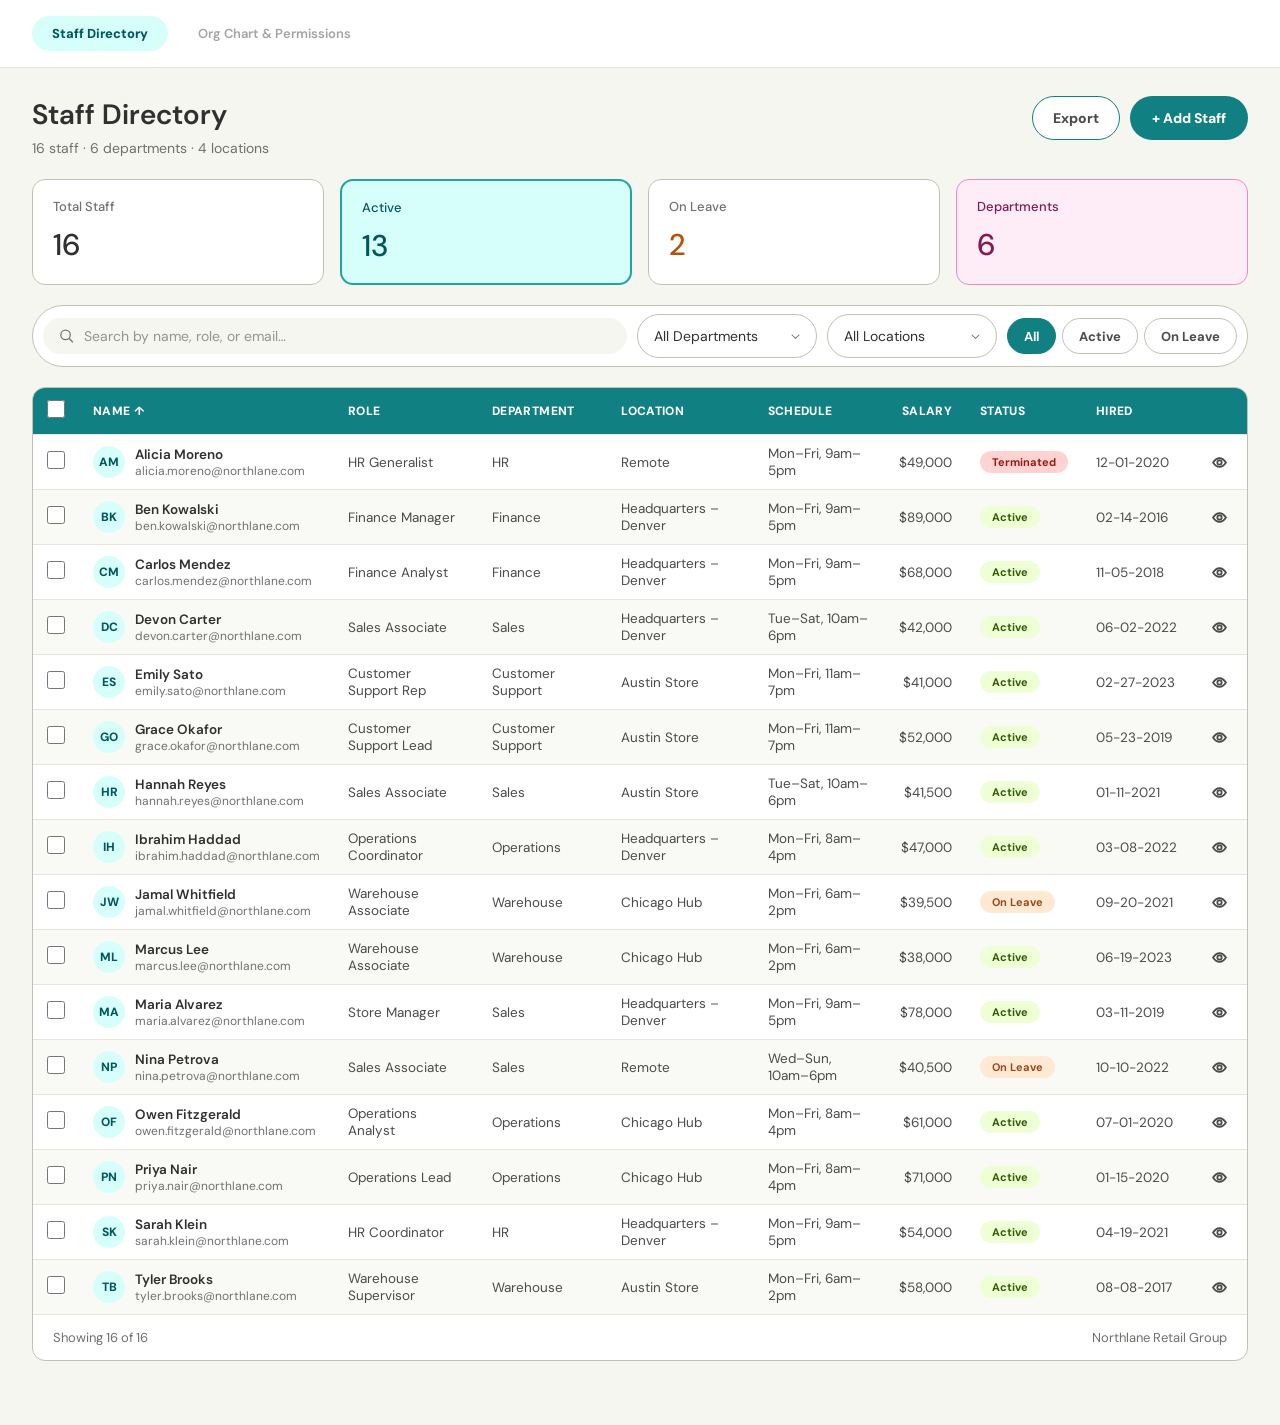
==== index.html @ 2df3410e "Implement Staff Directory as a static production page Recreates the Claude Design prototype (project" ====
<!DOCTYPE html>
<html lang="en">
<head>
<meta charset="utf-8">
<meta name="viewport" content="width=device-width, initial-scale=1">
<title>Staff Directory · Northlane Retail Group</title>
<link rel="stylesheet" href="assets/theme.css">
<link rel="preconnect" href="https://fonts.googleapis.com">
<link href="https://fonts.googleapis.com/css2?family=DM+Sans:wght@400;500;600;700;800&family=Archivo:wght@100&display=swap" rel="stylesheet">
<link rel="stylesheet" href="assets/styles.css">
</head>
<body>
<div id="app" class="page">

  <nav class="topnav" data-screen-label="Staff Directory">
    <span class="nav-pill nav-pill--active">Staff Directory</span>
    <span class="nav-pill nav-pill--disabled" title="Coming soon">Org Chart &amp; Permissions</span>
  </nav>

  <main class="main">

    <header class="page-header">
      <div>
        <h1 class="page-title">Staff Directory</h1>
        <p class="page-subtitle" id="summaryLine"></p>
      </div>
      <div class="page-actions">
        <button class="btn btn--outline" type="button" id="exportBtn">Export</button>
        <button class="btn btn--solid" type="button" id="addStaffBtn">+ Add Staff</button>
      </div>
    </header>

    <section class="stat-grid">
      <div class="stat-card">
        <div class="stat-card__label">Total Staff</div>
        <div class="stat-card__value" id="statTotal">0</div>
      </div>
      <div class="stat-card stat-card--teal">
        <div class="stat-card__label">Active</div>
        <div class="stat-card__value" id="statActive">0</div>
      </div>
      <div class="stat-card">
        <div class="stat-card__label">On Leave</div>
        <div class="stat-card__value stat-card__value--orange" id="statLeave">0</div>
      </div>
      <div class="stat-card stat-card--fuscia">
        <div class="stat-card__label">Departments</div>
        <div class="stat-card__value" id="statDept">0</div>
      </div>
    </section>

    <div class="bulk-bar" id="bulkBar" hidden>
      <span class="bulk-bar__count" id="bulkCount">0 selected</span>
      <div class="bulk-bar__actions">
        <button class="btn btn--ghost-dark" type="button" id="bulkLeaveBtn">Mark On Leave</button>
        <button class="btn btn--danger" type="button" id="bulkDeleteBtn">Remove</button>
        <button class="btn btn--ghost-dark" type="button" id="bulkClearBtn">Clear</button>
      </div>
    </div>

    <section class="toolbar">
      <div class="search-box">
        <svg width="16" height="16" viewBox="0 0 21 21" fill="none" stroke="var(--colors-primitive-color-tokens-neutrals-bkg-600)" stroke-width="1.7"><circle cx="9" cy="9" r="6.5"></circle><path d="M14 14l5 5"></path></svg>
        <input type="text" id="searchInput" placeholder="Search by name, role, or email&hellip;" autocomplete="off">
      </div>
      <div id="deptDropdown" class="dd" style="width:180px;"></div>
      <div id="locDropdown" class="dd" style="width:170px;"></div>
      <div class="filter-group">
        <button class="filter-btn" data-status="All" type="button">All</button>
        <button class="filter-btn" data-status="Active" type="button">Active</button>
        <button class="filter-btn" data-status="On Leave" type="button">On Leave</button>
      </div>
    </section>

    <div class="table-card">
      <div class="table-scroll">
        <table class="staff-table">
          <thead>
            <tr>
              <th class="col-check"><label class="checkbox"><input type="checkbox" id="selectAllCheckbox"></label></th>
              <th class="sortable" data-sort="name">Name <span class="arrow" data-arrow="name"></span></th>
              <th class="sortable" data-sort="role">Role <span class="arrow" data-arrow="role"></span></th>
              <th class="sortable" data-sort="department">Department <span class="arrow" data-arrow="department"></span></th>
              <th>Location</th>
              <th>Schedule</th>
              <th class="sortable align-right" data-sort="salary">Salary <span class="arrow" data-arrow="salary"></span></th>
              <th>Status</th>
              <th class="sortable" data-sort="hireDate">Hired <span class="arrow" data-arrow="hireDate"></span></th>
              <th class="col-view"></th>
            </tr>
          </thead>
          <tbody id="tableBody"></tbody>
        </table>
      </div>
      <div class="table-footer">
        <span id="rowCountLine">Showing 0 of 0</span>
        <span>Northlane Retail Group</span>
      </div>
    </div>

  </main>

  <div class="overlay" id="drawerOverlay" hidden></div>
  <aside class="drawer" id="drawer" hidden>
    <div class="drawer__head">
      <div class="drawer__who">
        <span class="avatar avatar--lg" id="drawerInitials"></span>
        <div>
          <div class="drawer__name" id="drawerName"></div>
          <div class="drawer__role" id="drawerRole"></div>
        </div>
      </div>
      <button class="icon-btn" id="drawerCloseBtn" type="button" aria-label="Close">&times;</button>
    </div>
    <div class="drawer__tabs">
      <button class="drawer-tab" data-tab="overview" type="button">Overview</button>
      <button class="drawer-tab" data-tab="schedule" type="button">Schedule</button>
      <button class="drawer-tab" data-tab="compensation" type="button">Compensation</button>
    </div>
    <div class="drawer__body" id="drawerBody"></div>
  </aside>

  <div class="overlay overlay--modal" id="modalOverlay" hidden>
    <div class="modal" id="addModal">
      <h2 class="modal__title">Add Staff</h2>
      <p class="modal__subtitle">Add a new team member to the directory.</p>
      <div class="modal__grid">
        <label class="field field--span2">Full name
          <input type="text" id="addName" placeholder="Jordan Blake">
        </label>
        <label class="field field--span2">Email
          <input type="text" id="addEmail" placeholder="jordan.blake@northlane.com">
        </label>
        <label class="field">Role / Title
          <input type="text" id="addRole" placeholder="Sales Associate">
        </label>
        <label class="field">Department
          <select id="addDept"></select>
        </label>
        <label class="field">Location
          <select id="addLoc"></select>
        </label>
        <label class="field">Status
          <select id="addStatus">
            <option value="Active">Active</option>
            <option value="On Leave">On Leave</option>
          </select>
        </label>
        <label class="field">Schedule / Shift
          <input type="text" id="addSchedule" placeholder="Mon&ndash;Fri, 9am&ndash;5pm">
        </label>
        <label class="field">Hire date
          <input type="date" id="addHire">
        </label>
        <label class="field">Annual salary
          <input type="text" id="addSalary" placeholder="55000">
        </label>
      </div>
      <div class="modal__footer">
        <button class="btn btn--outline" type="button" id="addCancelBtn">Cancel</button>
        <button class="btn btn--solid" type="button" id="addSaveBtn">Save Staff</button>
      </div>
    </div>
  </div>

</div>
<script src="assets/app.js"></script>
</body>
</html>
---- assets/theme.css ----
:root {
  --font-size: 16px;
  
  /* Font Family Tokens */
  --FontFamily-Family: 'DM Sans', sans-serif; /* @kind font */
  --FontFamily-Family-2: 'DM Sans', sans-serif; /* @kind font */
  
  /* Font Size Tokens */
  --FontSize-Size80: 80px;
  --FontSize-Size72: 72px;
  --FontSize-Size64: 64px;
  --FontSize-Size58: 58px;
  --FontSize-Size48: 48px;
  --FontSize-Size40: 40px;
  --FontSize-Size-30: 30px;
  --FontSize-Size-28: 28px;
  --FontSize-Size-26: 26px;
  --FontSize-Size-24: 24px;
  --FontSize-Size-22: 22px;
  --FontSize-Size-20: 20px;
  --FontSize-Size-18: 18px;
  --FontSize-Size-16: 16px;
  --FontSize-Size-14: 14px;
  --FontSize-Size-12: 12px;
  --FontSize-Size-10: 10px;
  --button-size-14: 14px;
  
  /* Font Type (Weight) Tokens */
  --FontType-Thin: 100; /* @kind font */
  --FontType-Regular: 400; /* @kind font */
  --FontType-Medium: 500; /* @kind font */
  --FontType-SemiBold: 600; /* @kind font */
  --FontType-Bold: 700; /* @kind font */
  --FontType-ExtraBold: 800; /* @kind font */
  --FontType-Black: 900; /* @kind font */
  
  /* Typography Tokens - Mode 1 */
  --TypographyTypes-Display-Display1-Family: var(--FontFamily-Family-2);
  --TypographyTypes-Display-Display1-Size: var(--FontSize-Size80);
  --TypographyTypes-Display-Display1-Type: var(--FontType-Thin);
  --TypographyTypes-Display-Display2-Family: var(--FontFamily-Family-2);
  --TypographyTypes-Display-Display2-Size: var(--FontSize-Size72);
  --TypographyTypes-Display-Display2-Type: var(--FontType-Thin);
  --TypographyTypes-Display-Display3-Family: var(--FontFamily-Family-2);
  --TypographyTypes-Display-Display3-Size: var(--FontSize-Size64);
  --TypographyTypes-Display-Display3-Type: var(--FontType-Thin);
  --TypographyTypes-Display-Display4-Family: var(--FontFamily-Family-2);
  --TypographyTypes-Display-Display4-Size: var(--FontSize-Size58);
  --TypographyTypes-Display-Display4-Type: var(--FontType-Thin);
  --TypographyTypes-Display-Display5-Family: var(--FontFamily-Family-2);
  --TypographyTypes-Display-Display5-Size: var(--FontSize-Size48);
  --TypographyTypes-Display-Display5-Type: var(--FontType-Thin);
  --TypographyTypes-Display-Display6-Family: var(--FontFamily-Family-2);
  --TypographyTypes-Display-Display6-Size: var(--FontSize-Size40);
  --TypographyTypes-Display-Display6-Type: var(--FontType-Thin);
  --TypographyTypes-Heading-Heading1-Family: var(--FontFamily-Family);
  --TypographyTypes-Fs-fs-xm-10-Family: var(--FontFamily-Family);
  --TypographyTypes-Body-Family: var(--FontFamily-Family);
  --TypographyTypes-Body-Size: var(--FontSize-Size-14);
  --TypographyTypes-Body-Type: var(--FontType-Regular);
  --TypographyTypes-Fs-fs-xm-10-Size: var(--FontSize-Size-10);
  --TypographyTypes-Fs-fs-xm-10-Extrabold: var(--FontType-ExtraBold);
  --TypographyTypes-Fs-fs-xm-10-Medium: var(--FontType-Medium);
  --TypographyTypes-Fs-fs-xm-10-Regular: var(--FontType-Medium);
  --TypographyTypes-Fs-fs-sm-12-Family: var(--FontFamily-Family);
  --TypographyTypes-Fs-fs-sm-12-Size: var(--FontSize-Size-12);
  --TypographyTypes-Fs-fs-sm-12-fs-sm: var(--FontType-Medium);
  --TypographyTypes-Fs-fs-sm-12-fs-sm-Regular: var(--FontType-Regular);
  --TypographyTypes-Heading-Heading1-Size: var(--FontSize-Size-30);
  --TypographyTypes-Heading-Heading1-Font-Weight-Thin: var(--FontType-Thin);
  --TypographyTypes-Heading-Heading1-Font-Weight-Regular: var(--FontType-Regular);
  --TypographyTypes-Heading-Heading1-Font-Weight-Medium: var(--FontType-Medium);
  --TypographyTypes-Heading-Heading1-Font-Weight-Semibold: var(--FontType-SemiBold);
  --TypographyTypes-Heading-Heading1-Font-Weight-Extrabold: var(--FontType-ExtraBold);
  --TypographyTypes-Heading-Heading1-Font-Weight-Black: var(--FontType-Black);
  --TypographyTypes-Heading-Heading2-Family: var(--FontFamily-Family);
  --TypographyTypes-Heading-Heading2-Size: var(--FontSize-Size-28);
  --TypographyTypes-Heading-Heading2-Heading2: var(--FontType-SemiBold);
  --TypographyTypes-Heading-Heading3-Family: var(--FontFamily-Family);
  --TypographyTypes-Heading-Heading4-Family: var(--FontFamily-Family);
  --TypographyTypes-Heading-Heading4-Size: var(--FontSize-Size-24);
  --TypographyTypes-Heading-Heading4-Heading4: var(--FontType-SemiBold);
  --TypographyTypes-Heading-Heading3-Size: var(--FontSize-Size-26);
  --TypographyTypes-Heading-Heading3-Heading3: var(--FontType-SemiBold);
  --TypographyTypes-Heading-Heading5-Family: var(--FontFamily-Family);
  --TypographyTypes-Heading-Heading5-Size: var(--FontSize-Size-22);
  --TypographyTypes-Heading-Heading5-Heading5: var(--FontType-SemiBold);
  --TypographyTypes-Heading-Heading6-Family: var(--FontFamily-Family);
  --TypographyTypes-Heading-Heading6-Size: var(--FontSize-Size-20);
  --TypographyTypes-Heading-Heading6-Heading6: var(--FontType-SemiBold);
  --TypographyTypes-Heading-SubHeading1-Family: var(--FontFamily-Family);
  --TypographyTypes-Heading-SubHeading1-Size: var(--FontSize-Size-18);
  --TypographyTypes-Heading-SubHeading1-Sbh1SemiBold: var(--FontType-SemiBold);
  --TypographyTypes-Heading-SubHeading1-Sbh1ExtraBold: var(--FontType-ExtraBold);
  --TypographyTypes-Heading-SubHeading1-Sbh1Regular: var(--FontType-Regular);
  --TypographyTypes-Heading-SubHeading1-Sbh1Medium: var(--FontType-Medium);
  --TypographyTypes-Heading-SubHeading2-Family: var(--FontFamily-Family);
  --TypographyTypes-Heading-SubHeading3-Family: var(--FontFamily-Family);
  --TypographyTypes-Heading-SubHeading3-Size: var(--FontSize-Size-14);
  --TypographyTypes-Heading-SubHeading3-Sbh3ExtraBold: var(--FontType-ExtraBold);
  --TypographyTypes-Heading-SubHeading3-Sbh3Semibold: var(--FontType-SemiBold);
  --TypographyTypes-Heading-SubHeading3-Sbh3Medium: var(--FontType-Medium);
  --TypographyTypes-Heading-SubHeading3-Sbh3Regular: var(--FontType-Regular);
  --TypographyTypes-Heading-SubHeading3-Sbh3Black: var(--FontType-Black);
  --TypographyTypes-Heading-SubHeading2-Size: var(--FontSize-Size-16);
  --TypographyTypes-Heading-SubHeading2-Sbh2SemiBold: var(--FontType-SemiBold);
  --TypographyTypes-Heading-SubHeading2-Sbh2ExtraBold: var(--FontType-ExtraBold);
  --TypographyTypes-Heading-SubHeading2-Sbh2Medium: var(--FontType-Medium);
  --TypographyTypes-Heading-SubHeading2-Sbh2Regular: var(--FontType-Regular);
  --TypographyTypes-ButtonsTypography-Standard_Button-Family: var(--FontFamily-Family);
  --TypographyTypes-ButtonsTypography-Standard_Button-Size: var(--button-size-14);
  --TypographyTypes-ButtonsTypography-Standard_Button-Type: var(--FontType-ExtraBold);
  --txt_textbox: var(--txt-ButtonLabelPrimary);
  
  /* Typography variables (legacy - keeping for compatibility) */
  --text-h1: var(--FontSize-Size-30);
  --text-h2: var(--FontSize-Size-28);
  --text-h3: var(--FontSize-Size-26);
  --text-h4: var(--FontSize-Size-24);
  --text-base: var(--FontSize-Size-14);
  --text-label: var(--FontSize-Size-12);
  --text-button-primary: var(--FontSize-Size-16);
  --text-large-number: var(--FontSize-Size-30);
  
  /* Font weights (legacy - keeping for compatibility) */
  --font-weight-thin: var(--FontType-Thin);
  --font-weight-normal: var(--FontType-Regular);
  --font-weight-medium: var(--FontType-Medium);
  --font-weight-semibold: var(--FontType-SemiBold);
  --font-weight-bold: var(--FontType-Bold);
  --font-weight-extrabold: var(--FontType-ExtraBold);
  --font-weight-black: var(--FontType-Black);
  
  /* Evaa Design System - Primitive Color Tokens */
  --colors-primitive-color-tokens-blue-50: #edf8ff;
  --colors-primitive-color-tokens-blue-100: #d2edff;
  --colors-primitive-color-tokens-blue-200: #b4e1ff;
  --colors-primitive-color-tokens-blue-300: #94d4ff;
  --colors-primitive-color-tokens-blue-400: #64b9f2;
  --colors-primitive-color-tokens-blue-500: #35a0e7;
  --colors-primitive-color-tokens-blue-600: #1a77b4;
  --colors-primitive-color-tokens-blue-700: #195f8e;
  --colors-primitive-color-tokens-blue-800: #024572;
  
  --colors-primitive-color-tokens-fuscia-50: #feecf6;
  --colors-primitive-color-tokens-fuscia-100: #ffdaef;
  --colors-primitive-color-tokens-fuscia-200: #ffaeda;
  --colors-primitive-color-tokens-fuscia-300: #f387c2;
  --colors-primitive-color-tokens-fuscia-400: #e65ca7;
  --colors-primitive-color-tokens-fuscia-500: #d72d8a;
  --colors-primitive-color-tokens-fuscia-600: #ac246e;
  --colors-primitive-color-tokens-fuscia-700: #811b53;
  --colors-primitive-color-tokens-fuscia-800: #561237;
  
  --colors-primitive-color-tokens-lime-50: #f0fae2;
  --colors-primitive-color-tokens-lime-100: #eeffd6;
  --colors-primitive-color-tokens-lime-200: #daf3b9;
  --colors-primitive-color-tokens-lime-300: #c5ed91;
  --colors-primitive-color-tokens-lime-400: #abdd65;
  --colors-primitive-color-tokens-lime-500: #92d03d;
  --colors-primitive-color-tokens-lime-600: #5e981d;
  --colors-primitive-color-tokens-lime-700: #578421;
  --colors-primitive-color-tokens-lime-800: #325b04;
  
  --colors-primitive-color-tokens-neutrals-bkg-50: #f9f9f6;
  --colors-primitive-color-tokens-neutrals-bkg-100: #f6f6f1;
  --colors-primitive-color-tokens-neutrals-bkg-200: #efeeea;
  --colors-primitive-color-tokens-neutrals-bkg-300: #e5e4dd;
  --colors-primitive-color-tokens-neutrals-bkg-400: #c3c1b5;
  --colors-primitive-color-tokens-neutrals-bkg-500: #959490;
  --colors-primitive-color-tokens-neutrals-bkg-600: #71706c;
  --colors-primitive-color-tokens-neutrals-bkg-700: #4b4b4a;
  --colors-primitive-color-tokens-neutrals-bkg-800: #303030;
  
  --colors-primitive-color-tokens-neutrals-inactive-50: #f4f8fb;
  --colors-primitive-color-tokens-neutrals-inactive-100: #eef2f6;
  --colors-primitive-color-tokens-neutrals-inactive-200: #d2dce6;
  --colors-primitive-color-tokens-neutrals-inactive-300: #b4c6d6;
  --colors-primitive-color-tokens-neutrals-inactive-400: #8ba1b9;
  --colors-primitive-color-tokens-neutrals-inactive-500: #6a809a;
  --colors-primitive-color-tokens-neutrals-inactive-600: #4b5867;
  --colors-primitive-color-tokens-neutrals-inactive-700: #2c3a4a;
  --colors-primitive-color-tokens-neutrals-inactive-800: #101725;
  
  --colors-primitive-color-tokens-neutrals-static-black: #000000;
  --colors-primitive-color-tokens-neutrals-static-white: #ffffff;
  
  --colors-primitive-color-tokens-orange-50: #fff3e6;
  --colors-primitive-color-tokens-orange-100: #ffe9d3;
  --colors-primitive-color-tokens-orange-200: #ffd3b1;
  --colors-primitive-color-tokens-orange-300: #ffbe8d;
  --colors-primitive-color-tokens-orange-400: #ffa663;
  --colors-primitive-color-tokens-orange-500: #f27e25;
  --colors-primitive-color-tokens-orange-600: #b4530e;
  --colors-primitive-color-tokens-orange-700: #944b1d;
  --colors-primitive-color-tokens-orange-800: #6e3000;
  
  --colors-primitive-color-tokens-red-50: #ffeae9;
  --colors-primitive-color-tokens-red-100: #ffd3d2;
  --colors-primitive-color-tokens-red-200: #ffb0ae;
  --colors-primitive-color-tokens-red-300: #ff8884;
  --colors-primitive-color-tokens-red-400: #f1605b;
  --colors-primitive-color-tokens-red-500: #e73d36;
  --colors-primitive-color-tokens-red-600: #c9221c;
  --colors-primitive-color-tokens-red-700: #9a1712;
  --colors-primitive-color-tokens-red-800: #860501;
  
  --colors-primitive-color-tokens-teal-50: #edf8ff;
  --colors-primitive-color-tokens-teal-100: #d6fffb;
  --colors-primitive-color-tokens-teal-200: #b1f4ed;
  --colors-primitive-color-tokens-teal-300: #70e5dd;
  --colors-primitive-color-tokens-teal-400: #4ecfca;
  --colors-primitive-color-tokens-teal-500: #27bcb7;
  --colors-primitive-color-tokens-teal-600: #21a49f;
  --colors-primitive-color-tokens-teal-700: #118082;
  --colors-primitive-color-tokens-teal-800: #00575c;
  
  --colors-primitive-color-tokens-yellow-50: #fffaea;
  --colors-primitive-color-tokens-yellow-100: #fff4cd;
  --colors-primitive-color-tokens-yellow-200: #ffeaac;
  --colors-primitive-color-tokens-yellow-300: #ffda7f;
  --colors-primitive-color-tokens-yellow-400: #f7c544;
  --colors-primitive-color-tokens-yellow-500: #f3b51e;
  --colors-primitive-color-tokens-yellow-600: #d49a05;
  --colors-primitive-color-tokens-yellow-700: #976e00;
  --colors-primitive-color-tokens-yellow-800: #7c5300;
  
  /* Evaa Design System - Button Variables */
  /* Primary Button */
  --colors-buttons-primary-btn-primary-btn-bkg-default: var(--colors-primitive-color-tokens-teal-700);
  --colors-buttons-primary-btn-primary-btn-bkg-disabled: var(--colors-primitive-color-tokens-neutrals-inactive-400);
  --colors-buttons-primary-btn-primary-btn-bkg-hover: var(--colors-primitive-color-tokens-teal-800);
  --colors-buttons-primary-btn-primary-btn-icon-default: var(--colors-primitive-color-tokens-neutrals-static-white);
  --colors-buttons-primary-btn-primary-btn-icon-disabled: var(--colors-primitive-color-tokens-neutrals-inactive-100);
  --colors-buttons-primary-btn-primary-btn-icon-hover: var(--colors-primitive-color-tokens-neutrals-static-white);
  --colors-buttons-primary-btn-primary-btn-label-default: var(--colors-primitive-color-tokens-neutrals-static-white);
  --colors-buttons-primary-btn-primary-btn-label-disabled: var(--colors-primitive-color-tokens-neutrals-inactive-100);
  --colors-buttons-primary-btn-primary-btn-label-hover: var(--colors-primitive-color-tokens-neutrals-static-white);
  
  /* Secondary Button */
  --colors-buttons-secondary-btn-secondary-btn-bkg-default: var(--colors-primitive-color-tokens-neutrals-static-white);
  --colors-buttons-secondary-btn-secondary-btn-bkg-disabled: var(--colors-primitive-color-tokens-neutrals-inactive-400);
  --colors-buttons-secondary-btn-secondary-btn-bkg-hover: var(--colors-primitive-color-tokens-neutrals-bkg-600);
  --colors-buttons-secondary-btn-secondary-btn-border-default: var(--colors-primitive-color-tokens-teal-700);
  --colors-buttons-secondary-btn-secondary-btn-border-disabled: var(--colors-primitive-color-tokens-neutrals-inactive-400);
  --colors-buttons-secondary-btn-secondary-btn-border-hover: var(--colors-primitive-color-tokens-neutrals-bkg-600);
  --colors-buttons-secondary-btn-secondary-btn-icon-default: var(--colors-primitive-color-tokens-neutrals-bkg-600);
  --colors-buttons-secondary-btn-secondary-btn-icon-disabled: var(--colors-primitive-color-tokens-teal-50);
  --colors-buttons-secondary-btn-secondary-btn-icon-hover: var(--colors-primitive-color-tokens-neutrals-static-white);
  --colors-buttons-secondary-btn-secondary-btn-label-default: var(--colors-primitive-color-tokens-neutrals-bkg-700);
  --colors-buttons-secondary-btn-secondary-btn-label-disabled: var(--colors-primitive-color-tokens-neutrals-inactive-100);
  --colors-buttons-secondary-btn-secondary-btn-label-hover: var(--colors-primitive-color-tokens-neutrals-static-white);
  
  /* Brand Button */
  --colors-buttons-brand-btn-brand-btn-bkg-default: var(--colors-primitive-color-tokens-fuscia-500);
  --colors-buttons-brand-btn-brand-btn-bkg-disabled: var(--colors-primitive-color-tokens-neutrals-inactive-400);
  --colors-buttons-brand-btn-brand-btn-bkg-hover: var(--colors-primitive-color-tokens-fuscia-800);
  --colors-buttons-brand-btn-brand-btn-icon-default: var(--colors-primitive-color-tokens-neutrals-static-white);
  --colors-buttons-brand-btn-brand-btn-icon-disabled: var(--colors-primitive-color-tokens-neutrals-inactive-100);
  --colors-buttons-brand-btn-brand-btn-icon-hover: var(--colors-primitive-color-tokens-neutrals-static-white);
  --colors-buttons-brand-btn-brand-btn-label-default: var(--colors-primitive-color-tokens-neutrals-static-white);
  --colors-buttons-brand-btn-brand-btn-label-disabled: var(--colors-primitive-color-tokens-neutrals-inactive-100);
  --colors-buttons-brand-btn-brand-btn-label-hover: var(--colors-primitive-color-tokens-neutrals-static-white);
  
  /* Success Button */
  --colors-buttons-success-btn-brand-btn-bkg-default: var(--colors-primitive-color-tokens-lime-600);
  --colors-buttons-success-btn-brand-btn-bkg-disabled: var(--colors-primitive-color-tokens-neutrals-inactive-400);
  --colors-buttons-success-btn-brand-btn-bkg-hover: var(--colors-primitive-color-tokens-lime-800);
  --colors-buttons-success-btn-brand-btn-icon-default: var(--colors-primitive-color-tokens-neutrals-static-white);
  --colors-buttons-success-btn-brand-btn-icon-disabled: var(--colors-primitive-color-tokens-neutrals-inactive-100);
  --colors-buttons-success-btn-brand-btn-icon-hover: var(--colors-primitive-color-tokens-neutrals-static-white);
  --colors-buttons-success-btn-brand-btn-label-default: var(--colors-primitive-color-tokens-neutrals-static-white);
  --colors-buttons-success-btn-brand-btn-label-disabled: var(--colors-primitive-color-tokens-neutrals-inactive-100);
  --colors-buttons-success-btn-brand-btn-label-hover: var(--colors-primitive-color-tokens-neutrals-static-white);
  
  /* Pill Badge */
  --colors-buttons-pill-badge-bkg-blue200: var(--colors-primitive-color-tokens-blue-100);
  --colors-buttons-pill-badge-bkg-fusia200: var(--colors-primitive-color-tokens-fuscia-100);
  --colors-buttons-pill-badge-bkg-lime200: var(--colors-primitive-color-tokens-lime-200);
  --colors-buttons-pill-badge-txt-pill-badge-label: var(--colors-primitive-color-tokens-neutrals-bkg-700);
  
  /* ============================================
     PascalCase Color Tokens (Figma Export Format)
     ============================================ */
  
  /* Canvas and Brand Shortcuts */
  --Canvas: var(--Colors-PrimitiveColorTokens-Neutrals-Bkg-100);
  --Fusia: var(--Colors-PrimitiveColorTokens-Fuscia-500);
  --Plum: var(--Colors-PrimitiveColorTokens-Fuscia-800);
  
  /* Primitive Color Tokens - PascalCase Format */
  --Colors-PrimitiveColorTokens-Neutrals-Bkg-50: #F9F9F6FF;
  --Colors-PrimitiveColorTokens-Neutrals-Bkg-100: #F6F6F1FF;
  --Colors-PrimitiveColorTokens-Neutrals-Bkg-200: #EFEEEAFF;
  --Colors-PrimitiveColorTokens-Neutrals-Bkg-300: #E5E4DDFF;
  --Colors-PrimitiveColorTokens-Neutrals-Bkg-400: #C3C1B5FF;
  --Colors-PrimitiveColorTokens-Neutrals-Bkg-500: #959490FF;
  --Colors-PrimitiveColorTokens-Neutrals-Bkg-600: #71706CFF;
  --Colors-PrimitiveColorTokens-Neutrals-Bkg-700: #4B4B4AFF;
  --Colors-PrimitiveColorTokens-Neutrals-Bkg-800: #303030FF;
  --Colors-PrimitiveColorTokens-Neutrals-Inactive-50: #F4F8FBFF;
  --Colors-PrimitiveColorTokens-Neutrals-Inactive-100: #EEF2F6FF;
  --Colors-PrimitiveColorTokens-Neutrals-Inactive-200: #D2DCE6FF;
  --Colors-PrimitiveColorTokens-Neutrals-Inactive-300: #B4C6D6FF;
  --Colors-PrimitiveColorTokens-Neutrals-Inactive-400: #8BA1B9FF;
  --Colors-PrimitiveColorTokens-Neutrals-Inactive-500: #6A809AFF;
  --Colors-PrimitiveColorTokens-Neutrals-Inactive-600: #4B5867FF;
  --Colors-PrimitiveColorTokens-Neutrals-Inactive-700: #2C3A4AFF;
  --Colors-PrimitiveColorTokens-Neutrals-Inactive-800: #101725FF;
  --Colors-PrimitiveColorTokens-Neutrals-StaticWhite: #FFFFFFFF;
  --Colors-PrimitiveColorTokens-Neutrals-StaticBlack: #000000FF;
  --Colors-PrimitiveColorTokens-Purple-50: #FCF4FDFF;
  --Colors-PrimitiveColorTokens-Purple-100: #F8E6F9FF;
  --Colors-PrimitiveColorTokens-Purple-200: #F1C4F3FF;
  --Colors-PrimitiveColorTokens-Purple-300: #D795D9FF;
  --Colors-PrimitiveColorTokens-Purple-400: #B768B9FF;
  --Colors-PrimitiveColorTokens-Purple-500: #922D94FF;
  --Colors-PrimitiveColorTokens-Purple-600: #730F76FF;
  --Colors-PrimitiveColorTokens-Purple-700: #5C135DFF;
  --Colors-PrimitiveColorTokens-Purple-800: #3B053CFF;
  --Colors-PrimitiveColorTokens-Fuscia-50: #FEECF6FF;
  --Colors-PrimitiveColorTokens-Fuscia-100: #FFDAEFFF;
  --Colors-PrimitiveColorTokens-Fuscia-200: #FFAEDAFF;
  --Colors-PrimitiveColorTokens-Fuscia-300: #F387C2FF;
  --Colors-PrimitiveColorTokens-Fuscia-400: #E65CA7FF;
  --Colors-PrimitiveColorTokens-Fuscia-500: #D72D8AFF;
  --Colors-PrimitiveColorTokens-Fuscia-600: #AC246EFF;
  --Colors-PrimitiveColorTokens-Fuscia-700: #811B53FF;
  --Colors-PrimitiveColorTokens-Fuscia-800: #561237FF;
  --Colors-PrimitiveColorTokens-Red-50: #FFEAE9FF;
  --Colors-PrimitiveColorTokens-Red-100: #FFD3D2FF;
  --Colors-PrimitiveColorTokens-Red-200: #FFB0AEFF;
  --Colors-PrimitiveColorTokens-Red-300: #FF8884FF;
  --Colors-PrimitiveColorTokens-Red-400: #F1605BFF;
  --Colors-PrimitiveColorTokens-Red-500: #E73D36FF;
  --Colors-PrimitiveColorTokens-Red-600: #C9221CFF;
  --Colors-PrimitiveColorTokens-Red-700: #9A1712FF;
  --Colors-PrimitiveColorTokens-Red-800: #860501FF;
  --Colors-PrimitiveColorTokens-Yellow-50: #FFFAEAFF;
  --Colors-PrimitiveColorTokens-Yellow-100: #FFF4CDFF;
  --Colors-PrimitiveColorTokens-Yellow-200: #FFEAACFF;
  --Colors-PrimitiveColorTokens-Yellow-300: #FFDA7FFF;
  --Colors-PrimitiveColorTokens-Yellow-400: #F7C544FF;
  --Colors-PrimitiveColorTokens-Yellow-500: #F3B51EFF;
  --Colors-PrimitiveColorTokens-Yellow-600: #D49A05FF;
  --Colors-PrimitiveColorTokens-Yellow-700: #976E00FF;
  --Colors-PrimitiveColorTokens-Yellow-800: #7C5300FF;
  --Colors-PrimitiveColorTokens-Teal-50: #EDF8FFFF;
  --Colors-PrimitiveColorTokens-Teal-100: #D6FFFBFF;
  --Colors-PrimitiveColorTokens-Teal-200: #B1F4EDFF;
  --Colors-PrimitiveColorTokens-Teal-300: #70E5DDFF;
  --Colors-PrimitiveColorTokens-Teal-400: #4ECFCAFF;
  --Colors-PrimitiveColorTokens-Teal-500: #27BCB7FF;
  --Colors-PrimitiveColorTokens-Teal-600: #21A49FFF;
  --Colors-PrimitiveColorTokens-Teal-700: #118082FF;
  --Colors-PrimitiveColorTokens-Teal-800: #00575CFF;
  --Colors-PrimitiveColorTokens-Blue-50: #EDF8FFFF;
  --Colors-PrimitiveColorTokens-Blue-100: #D2EDFFFF;
  --Colors-PrimitiveColorTokens-Blue-200: #B4E1FFFF;
  --Colors-PrimitiveColorTokens-Blue-300: #94D4FFFF;
  --Colors-PrimitiveColorTokens-Blue-400: #64B9F2FF;
  --Colors-PrimitiveColorTokens-Blue-500: #35A0E7FF;
  --Colors-PrimitiveColorTokens-Blue-600: #1A77B4FF;
  --Colors-PrimitiveColorTokens-Blue-700: #195F8EFF;
  --Colors-PrimitiveColorTokens-Blue-800: #024572FF;
  --Colors-PrimitiveColorTokens-Orange-50: #FFF3E6FF;
  --Colors-PrimitiveColorTokens-Orange-100: #FFE9D3FF;
  --Colors-PrimitiveColorTokens-Orange-200: #FFD3B1FF;
  --Colors-PrimitiveColorTokens-Orange-300: #FFBE8DFF;
  --Colors-PrimitiveColorTokens-Orange-400: #FFA663FF;
  --Colors-PrimitiveColorTokens-Orange-500: #F27E25FF;
  --Colors-PrimitiveColorTokens-Orange-600: #B4530EFF;
  --Colors-PrimitiveColorTokens-Orange-700: #944B1DFF;
  --Colors-PrimitiveColorTokens-Orange-800: #6E3000FF;
  --Colors-PrimitiveColorTokens-Lime-50: #F0FAE2FF;
  --Colors-PrimitiveColorTokens-Lime-100: #EEFFD6FF;
  --Colors-PrimitiveColorTokens-Lime-200: #DAF3B9FF;
  --Colors-PrimitiveColorTokens-Lime-300: #C5ED91FF;
  --Colors-PrimitiveColorTokens-Lime-400: #ABDD65FF;
  --Colors-PrimitiveColorTokens-Lime-500: #92D03DFF;
  --Colors-PrimitiveColorTokens-Lime-600: #5E981DFF;
  --Colors-PrimitiveColorTokens-Lime-700: #578421FF;
  --Colors-PrimitiveColorTokens-Lime-800: #325B04FF;
  
  /* Button Color Tokens - PascalCase Format */
  --Colors-Buttons-PrimaryBtn-PrimaryBtn_Label_Default: var(--Colors-PrimitiveColorTokens-Neutrals-StaticWhite);
  --Colors-Buttons-PrimaryBtn-PrimaryBtn_Label_Hover: var(--Colors-PrimitiveColorTokens-Neutrals-StaticWhite);
  --Colors-Buttons-PrimaryBtn-PrimaryBtn_Label_Disabled: var(--Colors-PrimitiveColorTokens-Neutrals-Inactive-100);
  --Colors-Buttons-PrimaryBtn-PrimaryBtn_Icon_Default: var(--Colors-PrimitiveColorTokens-Neutrals-StaticWhite);
  --Colors-Buttons-PrimaryBtn-PrimaryBtn_Icon_Hover: var(--Colors-PrimitiveColorTokens-Neutrals-StaticWhite);
  --Colors-Buttons-PrimaryBtn-PrimaryBtn_Icon_Disabled: var(--Colors-PrimitiveColorTokens-Neutrals-Inactive-100);
  --Colors-Buttons-PrimaryBtn-PrimaryBtn_Bkg_Default: var(--Colors-PrimitiveColorTokens-Teal-700);
  --Colors-Buttons-PrimaryBtn-PrimaryBtn_Bkg_Hover: var(--Colors-PrimitiveColorTokens-Teal-800);
  --Colors-Buttons-PrimaryBtn-PrimaryBtn_Bkg_Disabled: var(--Colors-PrimitiveColorTokens-Neutrals-Inactive-400);
  --Colors-Buttons-SecondaryBtn-SecondaryBtn_Label_Default: var(--Colors-PrimitiveColorTokens-Neutrals-Bkg-700);
  --Colors-Buttons-SecondaryBtn-SecondaryBtn_Label_Hover: var(--Colors-PrimitiveColorTokens-Neutrals-StaticWhite);
  --Colors-Buttons-SecondaryBtn-SecondaryBtn_Label_Disabled: var(--Colors-PrimitiveColorTokens-Neutrals-Inactive-100);
  --Colors-Buttons-SecondaryBtn-SecondaryBtn_Bkg_Default: var(--Colors-PrimitiveColorTokens-Neutrals-StaticWhite);
  --Colors-Buttons-SecondaryBtn-SecondaryBtn_Bkg_Hover: var(--Colors-PrimitiveColorTokens-Neutrals-Bkg-600);
  --Colors-Buttons-SecondaryBtn-SecondaryBtn_Bkg_Disabled: var(--Colors-PrimitiveColorTokens-Neutrals-Inactive-400);
  --Colors-Buttons-SecondaryBtn-SecondaryBtn_Border_Default: var(--Colors-PrimitiveColorTokens-Teal-700);
  --Colors-Buttons-SecondaryBtn-SecondaryBtn_Border_Hover: var(--Colors-PrimitiveColorTokens-Neutrals-Bkg-600);
  --Colors-Buttons-SecondaryBtn-SecondaryBtn_Border_Disabled: var(--Colors-PrimitiveColorTokens-Neutrals-Inactive-400);
  --Colors-Buttons-SecondaryBtn-SecondaryBtn_Icon_Default: var(--Colors-PrimitiveColorTokens-Neutrals-Bkg-600);
  --Colors-Buttons-SecondaryBtn-SecondaryBtn_Icon_Hover: var(--Colors-PrimitiveColorTokens-Neutrals-StaticWhite);
  --Colors-Buttons-SecondaryBtn-SecondaryBtn_Icon_Disabled: var(--Colors-PrimitiveColorTokens-Teal-50);
  --Colors-Buttons-BrandBtn-BrandBtn_Label_Default: var(--Colors-PrimitiveColorTokens-Neutrals-StaticWhite);
  --Colors-Buttons-BrandBtn-BrandBtn_Label_Hover: var(--Colors-PrimitiveColorTokens-Neutrals-StaticWhite);
  --Colors-Buttons-BrandBtn-BrandBtn_Label_Disabled: var(--Colors-PrimitiveColorTokens-Neutrals-Inactive-100);
  --Colors-Buttons-BrandBtn-BrandBtn_Icon_Default: var(--Colors-PrimitiveColorTokens-Neutrals-StaticWhite);
  --Colors-Buttons-BrandBtn-BrandBtn_Icon_Hover: var(--Colors-PrimitiveColorTokens-Neutrals-StaticWhite);
  --Colors-Buttons-BrandBtn-BrandBtn_Icon_Disabled: var(--Colors-PrimitiveColorTokens-Neutrals-Inactive-100);
  --Colors-Buttons-BrandBtn-BrandBtn_Bkg_Default: var(--Colors-PrimitiveColorTokens-Fuscia-500);
  --Colors-Buttons-BrandBtn-BrandBtn_Bkg_Hover: var(--Colors-PrimitiveColorTokens-Fuscia-800);
  --Colors-Buttons-BrandBtn-BrandBtn_Bkg_Disabled: var(--Colors-PrimitiveColorTokens-Neutrals-Inactive-400);
  --Colors-Buttons-SuccessBtn-BrandBtn_Label_Default: var(--Colors-PrimitiveColorTokens-Neutrals-StaticWhite);
  --Colors-Buttons-SuccessBtn-BrandBtn_Label_Hover: var(--Colors-PrimitiveColorTokens-Neutrals-StaticWhite);
  --Colors-Buttons-SuccessBtn-BrandBtn_Label_Disabled: var(--Colors-PrimitiveColorTokens-Neutrals-Inactive-100);
  --Colors-Buttons-SuccessBtn-BrandBtn_Icon_Default: var(--Colors-PrimitiveColorTokens-Neutrals-StaticWhite);
  --Colors-Buttons-SuccessBtn-BrandBtn_Icon_Hover: var(--Colors-PrimitiveColorTokens-Neutrals-StaticWhite);
  --Colors-Buttons-SuccessBtn-BrandBtn_Icon_Disabled: var(--Colors-PrimitiveColorTokens-Neutrals-Inactive-100);
  --Colors-Buttons-SuccessBtn-BrandBtn_Bkg_Default: var(--Colors-PrimitiveColorTokens-Lime-600);
  --Colors-Buttons-SuccessBtn-BrandBtn_Bkg_Hover: var(--Colors-PrimitiveColorTokens-Lime-800);
  --Colors-Buttons-SuccessBtn-BrandBtn_Bkg_Disabled: var(--Colors-PrimitiveColorTokens-Neutrals-Inactive-400);
  --Colors-Buttons-Pill-Badge-Txt_Pill-Badge_Label: var(--Colors-PrimitiveColorTokens-Neutrals-Bkg-700);
  --Colors-Buttons-Pill-Badge-Bkg-Blue200: var(--Colors-PrimitiveColorTokens-Blue-100);
  --Colors-Buttons-Pill-Badge-Bkg-Fusia100: var(--Colors-PrimitiveColorTokens-Fuscia-100);
  --Colors-Buttons-Pill-Badge-Bkg-Lime200: var(--Colors-PrimitiveColorTokens-Lime-200);
  
  /* Navigation Color Tokens - PascalCase Format */
  --Colors-Navigation-Other-Divider: var(--Colors-PrimitiveColorTokens-Neutrals-Inactive-200);
  --Colors-Navigation-Other-Txt_Sectionheader: var(--Colors-PrimitiveColorTokens-Neutrals-Bkg-500);
  --Colors-Navigation-Other-Txt_MenuLabels: var(--Colors-PrimitiveColorTokens-Neutrals-Bkg-700);
  --Colors-Navigation-Other-Txt_SubMenuLabels: var(--Colors-PrimitiveColorTokens-Neutrals-Bkg-600);
  --Colors-Navigation-Other-Bkg_ActiveCount: var(--Colors-PrimitiveColorTokens-Red-500);
  --Colors-Navigation-Other-Bkg_Panel: var(--Colors-PrimitiveColorTokens-Neutrals-StaticWhite);
  --Colors-Navigation-Other-Bkg_Menu_Hover: var(--Colors-PrimitiveColorTokens-Neutrals-Bkg-200);
  --Colors-Navigation-Other-Bkg_Menu_Selection: var(--Colors-PrimitiveColorTokens-Fuscia-50);
  
  /* Functional Color Tokens - PascalCase Format */
  --Colors-Functional-Border-Border_Default: var(--Colors-PrimitiveColorTokens-Neutrals-Bkg-400);
  --Colors-Functional-Border-Border_Focus: var(--Colors-PrimitiveColorTokens-Teal-600);
  --Colors-Functional-Bkg-Bkg_Default: var(--Colors-PrimitiveColorTokens-Neutrals-StaticWhite);
  --Colors-Functional-Txt-Txt_Default: var(--Colors-PrimitiveColorTokens-Neutrals-Bkg-800);
  
  /* Brand Color Tokens - PascalCase Format */
  --Colors-PrimitiveColorTokens-Brand-EVAA-EVAA-Canvas: var(--Colors-PrimitiveColorTokens-Neutrals-Bkg-100);
  --Colors-PrimitiveColorTokens-Brand-EVAA-EVAA-Fusia: var(--Colors-PrimitiveColorTokens-Fuscia-500);
  --Colors-PrimitiveColorTokens-Brand-EVAA-EVAA-Plum: var(--Colors-PrimitiveColorTokens-Fuscia-800);
  --Colors-PrimitiveColorTokens-Brand-MaximEyes-EVAA-Canvas: var(--Colors-PrimitiveColorTokens-Neutrals-Bkg-100);
  --Colors-PrimitiveColorTokens-Brand-MaximEyes-EVAA-Lime: #AEE930FF;
  --Colors-PrimitiveColorTokens-Brand-MaximEyes-EVAA-InnerForest: #002515FF;
  --Colors-PrimitiveColorTokens-Brand-MaximEyes-EVAA-Springtime: #008A1EFF;
  --Colors-PrimitiveColorTokens-Brand-MaximEyes-EVAA-Goldenrod: #DB9C42FF;
  
  /* Additional Tokens */
  --txt-ButtonLabelPrimary: DOWNLOAD; /* @kind other */
  --txt-PrimaryButtonLabel14: DOWNLOAD; /* @kind other */
  --ButtonCurves: 25px;
  --PrimaryButtonDisabled: #A1A5AEFF;
  --ActiveStatusBG: #1A77B4FF;
  --ActiveStatusBadgeLabel: Active; /* @kind other */
  --InputField-Stroke-Default: #D0CEC3FF;
  
  /* ============================================
     Badge Components - Light & Dark Mode Support
     ============================================ */
  
  /* StatusBadge - Active State */
  --colors-badge-status-active-bkg: #1A77B4; /* Blue600 - same for light and dark mode */
  --colors-badge-status-active-text: #FFFFFF; /* Static white */
  --colors-badge-status-active-icon: #FFFFFF; /* Static white */
  
  /* StatusBadge - Inactive State */
  --colors-badge-status-inactive-bkg-light: #959490; /* Bkg-500 light mode */
  --colors-badge-status-inactive-bkg-dark: #E5E4DD; /* Bkg-500 dark mode */
  --colors-badge-status-inactive-bkg: var(--colors-badge-status-inactive-bkg-light); /* Default to light mode */
  --colors-badge-status-inactive-text: #FFFFFF; /* Static white */
  --colors-badge-status-inactive-icon: #FFFFFF; /* Static white */
  
  /* PillShaped_Badge - Blue Variant */
  --colors-badge-pill-blue-bkg-light: #B4E1FF; /* Blue200 light mode */
  --colors-badge-pill-blue-bkg-dark: #35A0E7; /* Blue600 dark mode */
  --colors-badge-pill-blue-bkg: var(--colors-badge-pill-blue-bkg-light); /* Default to light mode */
  
  /* PillShaped_Badge - Fusia Variant */
  --colors-badge-pill-fusia-bkg-light: #FFDAEF; /* Fusia200 light mode */
  --colors-badge-pill-fusia-bkg-dark: #811B53; /* Fusia100 dark mode */
  --colors-badge-pill-fusia-bkg: var(--colors-badge-pill-fusia-bkg-light); /* Default to light mode */
  
  /* PillShaped_Badge - Lime Variant */
  --colors-badge-pill-lime-bkg-light: #DAF3B9; /* Lime200 light mode */
  --colors-badge-pill-lime-bkg-dark: #5E981D; /* Lime200 dark mode */
  --colors-badge-pill-lime-bkg: var(--colors-badge-pill-lime-bkg-light); /* Default to light mode */
  
  /* PillShaped_Badge - Text (same for all variants) */
  --colors-badge-pill-text: var(--colors-primitive-color-tokens-neutrals-bkg-700);
  
  /* ============================================
     AdminTopNav - Navigation Component Colors
     ============================================ */
  
  /* AdminTopNav - Brand Logo */
  --colors-admin-nav-logo-brand: var(--colors-primitive-color-tokens-fuscia-500); /* #E00090 */
  
  /* AdminTopNav - Dropdown Background and Border */
  --colors-admin-nav-dropdown-bkg: var(--colors-primitive-color-tokens-neutrals-static-white);
  --colors-admin-nav-dropdown-border: var(--border); /* #c3c1b5 */
  --colors-admin-nav-dropdown-text: var(--colors-primitive-color-tokens-neutrals-bkg-600); /* #71706c */
  
  /* AdminTopNav - Icon Colors */
  --colors-admin-nav-icon-help: var(--colors-primitive-color-tokens-fuscia-700); /* #922D94 purple */
  --colors-admin-nav-icon-setup: var(--colors-primitive-color-tokens-neutrals-bkg-500); /* #959490 gray */
  --colors-admin-nav-icon-user: var(--colors-primitive-color-tokens-neutrals-bkg-500); /* #959490 gray */
  --colors-admin-nav-icon-dropdown-arrow: var(--colors-primitive-color-tokens-neutrals-bkg-600); /* #71706c */
  
  /* AdminTopNav - Alert/Notification Badge */
  --colors-admin-nav-alert-warning: var(--colors-primitive-color-tokens-yellow-600); /* #D49A05 */
  --colors-admin-nav-alert-error: var(--colors-primitive-color-tokens-red-500); /* #E24723 */
  --colors-admin-nav-alert-count-text: var(--colors-primitive-color-tokens-neutrals-static-white);
  
  /* Navigation */
  --colors-navigation-other-bkg-active-count: var(--colors-primitive-color-tokens-red-500);
  --colors-navigation-other-divider: var(--colors-primitive-color-tokens-neutrals-inactive-200);
  --colors-navigation-other-txt-menu-labels: var(--colors-primitive-color-tokens-neutrals-bkg-700);
  --colors-navigation-other-txt-sectionheader: var(--colors-primitive-color-tokens-neutrals-bkg-500);
  --colors-navigation-other-txt-sub-menu-labels: var(--colors-primitive-color-tokens-neutrals-bkg-600);
  --colors-navigation-icons-blue600: var(--colors-primitive-color-tokens-blue-600);
  --colors-navigation-icons-teal600: var(--colors-primitive-color-tokens-teal-700);
  --colors-navigation-icons-lime600: var(--colors-primitive-color-tokens-lime-600);
  --colors-navigation-icons-fusia600: var(--colors-primitive-color-tokens-fuscia-600);
  --colors-navigation-icons-gray-bkg-700: var(--colors-primitive-color-tokens-neutrals-bkg-700);
  --colors-navigation-text-primary: #374151;
  
  /* Navigation Backgrounds */
  --colors-fusia-50: #FDF2F8;
  --colors-bkg-200: #F3F4F6;
  --colors-bkg-300: #E5E7EB;
  
  /* ============================================
     Input Fields - Evaa Design System
     ============================================ */
  
  /* Input Field - Default State */
  --colors-input-field-border-default: #d1d5db;
  --colors-input-field-border-hover: var(--colors-primitive-color-tokens-teal-400);
  --colors-input-field-border-focus: var(--colors-primitive-color-tokens-teal-500);
  --colors-input-field-border-disabled: #e5e7eb;
  --colors-input-field-border-readonly: var(--colors-primitive-color-tokens-blue-100);
  
  --colors-input-field-bkg-default: var(--colors-primitive-color-tokens-neutrals-static-white);
  --colors-input-field-bkg-disabled: #f3f4f6;
  --colors-input-field-bkg-readonly: rgba(237, 248, 255, 0.5);
  --colors-input-field-bkg-hover: var(--colors-primitive-color-tokens-neutrals-static-white);
  --colors-input-field-bkg-focus: var(--colors-primitive-color-tokens-neutrals-static-white);
  
  --colors-input-field-text-default: #1f2937;
  --colors-input-field-text-placeholder: #9ca3af;
  --colors-input-field-text-disabled: #6b7280;
  --colors-input-field-text-label: #374151;
  --colors-input-field-text-helper: #9ca3af;
  --colors-input-field-text-counter: #9ca3af;
  
  /* Input Field - Error State */
  --colors-input-field-border-error: #fca5a1;
  --colors-input-field-bkg-error: #fef2f2;
  --colors-input-field-text-error: #7f1d1d;
  --colors-input-field-text-helper-error: var(--colors-primitive-color-tokens-red-600);
  --colors-input-field-icon-error: var(--colors-primitive-color-tokens-red-500);
  
  /* Input Field - Prefix/Icon Addon */
  --colors-input-field-prefix-bkg-default: #f9fafb;
  --colors-input-field-prefix-bkg-error: #fee2e2;
  --colors-input-field-prefix-border-default: #d1d5db;
  --colors-input-field-prefix-border-error: #fca5a1;
  --colors-input-field-prefix-text-default: #4b5563;
  --colors-input-field-prefix-text-error: var(--colors-primitive-color-tokens-red-500);
  --colors-input-field-icon-default: #6b7280;
  --colors-input-field-icon-disabled: #9ca3af;
  
  /* Input Field - Sizing */
  --input-field-height: 40px;
  --input-field-padding-x: 12px;
  --input-field-padding-y: 10px;
  --input-field-prefix-padding-x: 16px;
  --input-field-border-width: 1px;
  --input-field-border-radius: var(--radius-md, 8px);
  
  /* Functional Colors - Backgrounds */
  --colors-functional-bkg-bkg-active: var(--colors-primitive-color-tokens-teal-600);
  --colors-functional-bkg-bkg-info500: var(--colors-primitive-color-tokens-blue-500);
  --colors-functional-bkg-bkg-info100: var(--colors-primitive-color-tokens-blue-100);
  --colors-functional-bkg-bkg-success600: var(--colors-primitive-color-tokens-lime-600);
  --colors-functional-bkg-bkg-success100: var(--colors-primitive-color-tokens-lime-100);
  --colors-functional-bkg-bkg-warning-orange500: var(--colors-primitive-color-tokens-orange-500);
  --colors-functional-bkg-bkg-warning-orange100: var(--colors-primitive-color-tokens-orange-100);
  --colors-functional-bkg-bkg-error-red500: var(--colors-primitive-color-tokens-red-500);
  --colors-functional-bkg-bkg-error-red100: var(--colors-primitive-color-tokens-red-100);
  
  /* Functional Colors - Text */
  --colors-functional-txt-txt-default: var(--colors-primitive-color-tokens-neutrals-bkg-800);
  --colors-functional-txt-txt-info: var(--colors-primitive-color-tokens-blue-700);
  --colors-functional-txt-txt-success: var(--colors-primitive-color-tokens-lime-600);
  --colors-functional-txt-txt-warning-orange600: var(--colors-primitive-color-tokens-orange-600);
  --colors-functional-txt-txt-error: var(--colors-primitive-color-tokens-red-600);
  --colors-functional-txt-txt-selected-white: var(--colors-primitive-color-tokens-neutrals-static-white);
  
  /* Border radius */
  --button-curves: 1.5625rem;
  
  /* Spacing */
  --spacing-xs: 4px;
  --spacing-sm: 8px;
  --spacing-md: 16px;
  --spacing-lg: 24px;
  --spacing-xl: 32px;
  
  /* Legacy theme tokens - maintain compatibility */
  /* The default background color for the application. */
  --background: rgba(255, 255, 255, 1.00);
  /* The default color for elements or text that appears on top of the background. */
  --foreground: rgba(48, 48, 48, 1.00);
  /* The background color for cards, modals, and other containers. */
  --card: rgba(255, 255, 255, 1.00);
  /* The default color for text or elements that appear on top of cards, modals and other background containers. */
  --card-foreground: rgba(75, 75, 74, 1.00);
  /* The background color for dropdowns and tooltips. */
  --popover: rgba(229, 228, 221, 1.00);
  /* The default color for text or elements that appear on top of dropdowns and tooltips. */
  --popover-foreground: rgba(48, 48, 48, 1.00);
  /* The primary color used for buttons, links, and other interactive elements. */
  --primary: rgba(17, 128, 130, 1.00);
  /* The default color for text or elements that appear on top of primary colored elements. */
  --primary-foreground: rgba(255, 255, 255, 1.00);
  /* The secondary color used for secondary(but NOT-DESTRUCTIVE) buttons and interactive elements. */
  --secondary: rgba(0, 0, 0, 0);
  /* The default color for text or elements that appear on top of secondary colored elements. */
  --secondary-foreground: rgba(75, 75, 74, 1.00);
  /* The muted color used for less prominent elements, such as disabled buttons or disabled text. */
  --muted: rgba(210, 220, 230, 1.00);
  /* The default color for text or elements that appear on top of muted colored elements. */
  --muted-foreground: rgba(139, 161, 185, 1.00);
  /* The accent color used for highlights, links, and other interactive elements. */
  --accent: rgba(17, 128, 130, 1.00);
  /* The default color for text or elements that appear on top of accent colored elements. */
  --accent-foreground: rgba(255, 255, 255, 1.00);
  /* The color used for background in destructive actions, such as delete buttons or error messages. */
  --destructive: rgba(231, 61, 54, 1.00);
  /* The default color for text or elements that appear on top of destructive colored elements. */
  --destructive-foreground: rgba(255, 255, 255, 1.00);
  /* The default border color for elements such as inputs, buttons, and other containers. */
  --border: rgba(195, 193, 181, 1.00);
  /* The default background color for input fields once the text has been filled. Should be either transparent or match the input-background. */
  --input: rgba(255, 255, 255, 1.00);
  /* The default background color for input fields, text areas, and other input elements. */
  --input-background: rgba(255, 255, 255, 1.00);
  /* The color for focus rings, outlines, and other focus indicators. */
  --ring: rgba(33, 164, 159, 1.00);
  /* Shadow for small elevations, such as cards or modals. */
  --elevation-sm: 0px 2px 4px 0px rgba(0, 0, 0, 0.08);
  /* The color for chart elements, such as a bar or line in a chart. */
  --chart-1: rgba(17, 128, 130, 1.00);
  /* The color for another chart element, such as a bar or line in a chart. */
  --chart-2: rgba(146, 208, 61, 1.00);
  /* The color for another chart element, such as a bar or line in a chart. */
  --chart-3: rgba(242, 126, 37, 1.00);
  /* The color for another chart element, such as a bar or line in a chart. */
  --chart-4: rgba(215, 45, 138, 1.00);
  /* The color for another chart element, such as a bar or line in a chart. */
  --chart-5: rgba(53, 160, 231, 1.00);
  /* The default border radius for elements such as buttons, tooltip, and other containers. */
  --radius: 13px;
  /* Button border radius for pill-shaped buttons. */
  --radius-button: 999px;
  /* Card border radius used for dashboard cards and modals. */
  --radius-card: 13px;
  /* Small border radius used for tooltips. */
  --radius-small: 4px;
  /* The background color for sidebars, navigation menus, and other persistent elements. */
  --sidebar: rgba(246, 246, 241, 1.00);
  /* The default color for text or elements that appear on top of sidebars, navigation menus, and other persistent elements. */
  --sidebar-foreground: rgba(75, 75, 74, 1.00);
  /* The primary color used for buttons, links, and other interactive elements in sidebars and navigation menus. */
  --sidebar-primary: rgba(17, 128, 130, 1.00);
  /* The default color for text or elements that appear on top of primary colored elements in sidebars and navigation menus. */
  --sidebar-primary-foreground: rgba(255, 255, 255, 1.00);
  /* The accent color used for highlights, links, and other interactive elements in sidebars and navigation menus. */
  --sidebar-accent: rgba(17, 128, 130, 1.00);
  /* The default color for text or elements that appear on top of accent colored elements in sidebars and navigation menus. */
  --sidebar-accent-foreground: rgba(255, 255, 255, 1.00);
  /* The default border color for elements in sidebars and navigation menus. */
  --sidebar-border: rgba(195, 193, 181, 1.00);
  /* The default color for focus rings, outlines, and other focus indicators in sidebars and navigation menus. */
  --sidebar-ring: rgba(33, 164, 159, 1.00);
}

@theme inline {
  --color-background: var(--background);
  --color-foreground: var(--foreground);
  --color-card: var(--card);
  --color-card-foreground: var(--card-foreground);
  --color-popover: var(--popover);
  --color-popover-foreground: var(--popover-foreground);
  --color-primary: var(--primary);
  --color-primary-foreground: var(--primary-foreground);
  --color-secondary: var(--secondary);
  --color-secondary-foreground: var(--secondary-foreground);
  --color-muted: var(--muted);
  --color-muted-foreground: var(--muted-foreground);
  --color-accent: var(--accent);
  --color-accent-foreground: var(--accent-foreground);
  --color-destructive: var(--destructive);
  --color-destructive-foreground: var(--destructive-foreground);
  --color-border: var(--border);
  --color-input: var(--input);
  --color-input-background: var(--input-background);
  --color-ring: var(--ring);
  --color-chart-1: var(--chart-1);
  --color-chart-2: var(--chart-2);
  --color-chart-3: var(--chart-3);
  --color-chart-4: var(--chart-4);
  --color-chart-5: var(--chart-5);
  --radius-sm: var(--radius-small);
  --radius-md: var(--radius);
  --radius-lg: var(--radius-card);
  --radius-xl: var(--radius-button);
  --color-sidebar: var(--sidebar);
  --color-sidebar-foreground: var(--sidebar-foreground);
  --color-sidebar-primary: var(--sidebar-primary);
  --color-sidebar-primary-foreground: var(--sidebar-primary-foreground);
  --color-sidebar-accent: var(--sidebar-accent);
  --color-sidebar-accent-foreground: var(--sidebar-accent-foreground);
  --color-sidebar-border: var(--sidebar-border);
  --color-sidebar-ring: var(--sidebar-ring);
}

@layer base {
  * {
    @apply border-border outline-ring/50;
  }

  body {
    @apply bg-background text-foreground;
    font-family: 'DM Sans', sans-serif;
  }
}

/**
 * Base typography. This is not applied to elements which have an ancestor with a Tailwind text class.
 */
@layer base {
  :where(:not(:has([class*=" text-"]), :not(:has([class^="text-"])))) {
    h1 {
      font-family: 'DM Sans', sans-serif;
      font-size: var(--text-h1);
      font-weight: var(--font-weight-thin);
      line-height: 1.5;
    }

    h2 {
      font-family: 'DM Sans', sans-serif;
      font-size: var(--text-h2);
      font-weight: var(--font-weight-semibold);
      line-height: 1.5;
    }

    h3 {
      font-family: 'DM Sans', sans-serif;
      font-size: var(--text-h3);
      font-weight: var(--font-weight-semibold);
      line-height: 1.5;
    }

    h4 {
      font-family: 'DM Sans', sans-serif;
      font-size: var(--text-h4);
      font-weight: var(--font-weight-semibold);
      line-height: 1.5;
    }

    p {
      font-family: 'DM Sans', sans-serif;
      font-size: var(--text-base);
      font-weight: var(--font-weight-normal);
      line-height: 1.5;
      color: var(--colors-primitive-color-tokens-neutrals-bkg-800);
    }

    label {
      font-family: 'DM Sans', sans-serif;
      font-size: var(--text-label);
      font-weight: var(--font-weight-medium);
      line-height: 1.5;
    }

    button {
      font-family: 'DM Sans', sans-serif;
      font-size: var(--text-button-primary);
      font-weight: var(--font-weight-extrabold);
      line-height: 1.5;
      text-transform: uppercase;
    }

    input {
      font-family: 'DM Sans', sans-serif;
      font-size: var(--text-base);
      font-weight: var(--font-weight-normal);
      line-height: 1.5;
    }

    select {
      font-family: 'DM Sans', sans-serif;
      font-size: var(--text-base);
      font-weight: var(--font-weight-medium);
      line-height: 1.5;
    }
  }
}

/* Large number typography for statistics and metrics */
.large-number {
  font-family: 'Roboto', sans-serif;
  font-size: var(--text-large-number);
  font-weight: var(--font-weight-normal);
  line-height: 1.5;
}

/* ============================================
   Evaa Design System Typography Classes
   ============================================ */

/* Display Classes */
.txt-display1-thin-80 {
  font-family: 'DM Sans', sans-serif;
  font-size: 80px;
  font-weight: var(--font-weight-thin);
  line-height: 1.2;
}

.txt-display2-thin-72 {
  font-family: 'DM Sans', sans-serif;
  font-size: 72px;
  font-weight: var(--font-weight-thin);
  line-height: 1.2;
}

.txt-display3-thin-64 {
  font-family: 'DM Sans', sans-serif;
  font-size: 64px;
  font-weight: var(--font-weight-thin);
  line-height: 1.2;
}

.txt-display4-thin-58 {
  font-family: 'DM Sans', sans-serif;
  font-size: 58px;
  font-weight: var(--font-weight-thin);
  line-height: 1.2;
}

.txt-display5-thin-48 {
  font-family: 'DM Sans', sans-serif;
  font-size: 48px;
  font-weight: var(--font-weight-thin);
  line-height: 1.2;
}

.txt-display6-thin-40 {
  font-family: 'DM Sans', sans-serif;
  font-size: 40px;
  font-weight: var(--font-weight-thin);
  line-height: 1.2;
}

/* Heading Classes */
.txt-h1-heading-Regular-30 {
  font-family: 'DM Sans', sans-serif;
  font-size: 30px;
  font-weight: var(--font-weight-normal);
  line-height: 1.5;
}

.txt-h2-heading-SemiBold-28 {
  font-family: 'DM Sans', sans-serif;
  font-size: 28px;
  font-weight: var(--font-weight-semibold);
  line-height: 1.5;
}

.txt-h3-heading-SemiBold-26 {
  font-family: 'DM Sans', sans-serif;
  font-size: 26px;
  font-weight: var(--font-weight-semibold);
  line-height: 1.5;
}

.txt-h4-heading-SemiBold-24 {
  font-family: 'DM Sans', sans-serif;
  font-size: 24px;
  font-weight: var(--font-weight-semibold);
  line-height: 1.5;
}

.txt-h5-heading-SemiBold-22 {
  font-family: 'DM Sans', sans-serif;
  font-size: 22px;
  font-weight: var(--font-weight-semibold);
  line-height: 1.5;
}

.txt-h6-heading-SemiBold-20 {
  font-family: 'DM Sans', sans-serif;
  font-size: 20px;
  font-weight: var(--font-weight-semibold);
  line-height: 1.5;
}

/* Sub Heading Classes - 18px */
.txt-sb1-semibold-18 {
  font-family: 'DM Sans', sans-serif;
  font-size: 18px;
  font-weight: var(--font-weight-semibold);
  line-height: 1.5;
}

.txt-sb1-Extrabold-18 {
  font-family: 'DM Sans', sans-serif;
  font-size: 18px;
  font-weight: var(--font-weight-extrabold);
  line-height: 1.5;
}

/* Sub Heading Classes - 16px */
.txt-sb2-semibold-16 {
  font-family: 'DM Sans', sans-serif;
  font-size: 16px;
  font-weight: var(--font-weight-semibold);
  line-height: 1.5;
}

.txt-sb2-Extrabold-16 {
  font-family: 'DM Sans', sans-serif;
  font-size: 16px;
  font-weight: var(--font-weight-extrabold);
  line-height: 1.5;
}

.txt-sb2-Medium-16 {
  font-family: 'DM Sans', sans-serif;
  font-size: 16px;
  font-weight: var(--font-weight-medium);
  line-height: 1.5;
}

/* Sub Heading Classes - 14px */
.txt-sb3-black-14 {
  font-family: 'DM Sans', sans-serif;
  font-size: 14px;
  font-weight: var(--font-weight-black);
  line-height: 1.5;
}

.txt-sb3-extrabold-14 {
  font-family: 'DM Sans', sans-serif;
  font-size: 14px;
  font-weight: var(--font-weight-extrabold);
  line-height: 1.5;
}

.txt-sb3-semibold-14 {
  font-family: 'DM Sans', sans-serif;
  font-size: 14px;
  font-weight: var(--font-weight-semibold);
  line-height: 1.5;
}

.txt-sb3-medium-14 {
  font-family: 'DM Sans', sans-serif;
  font-size: 14px;
  font-weight: var(--font-weight-medium);
  line-height: 1.5;
}

.txt-sb3-regular-14 {
  font-family: 'DM Sans', sans-serif;
  font-size: 14px;
  font-weight: var(--font-weight-normal);
  line-height: 1.5;
}

/* Font Size - Small Classes */
.txt-fs-sm-medium-12 {
  font-family: 'DM Sans', sans-serif;
  font-size: 12px;
  font-weight: var(--font-weight-medium);
  line-height: 1.5;
}

.txt-fs-sm-Regular-12 {
  font-family: 'DM Sans', sans-serif;
  font-size: 12px;
  font-weight: var(--font-weight-normal);
  line-height: 1.5;
}

.txt-fs-xm-medium-10 {
  font-family: 'DM Sans', sans-serif;
  font-size: 10px;
  font-weight: var(--font-weight-medium);
  line-height: 1.5;
}

.txt-fs-xm-extrabold-10 {
  font-family: 'DM Sans', sans-serif;
  font-size: 10px;
  font-weight: var(--font-weight-extrabold);
  line-height: 1.5;
}

/* Body and Paragraph Classes */
.txt-body-regular-14 {
  font-family: 'DM Sans', sans-serif;
  font-size: 14px;
  font-weight: var(--font-weight-normal);
  line-height: 1.5;
}

.txt-paragraph-regular-14 {
  font-family: 'DM Sans', sans-serif;
  font-size: 14px;
  font-weight: var(--font-weight-normal);
  line-height: 1.5;
}

html {
  font-size: var(--font-size);
}
---- assets/styles.css ----
* { box-sizing: border-box; }
[hidden] { display: none !important; }

body {
  margin: 0;
  background: var(--colors-primitive-color-tokens-neutrals-bkg-100);
  font-family: 'DM Sans', sans-serif;
  color: var(--colors-primitive-color-tokens-neutrals-bkg-700);
}

a { color: var(--colors-primitive-color-tokens-teal-700); text-decoration: none; }
a:hover { color: var(--colors-primitive-color-tokens-teal-800); }
input, select, button { font-family: 'DM Sans', sans-serif; }
::placeholder { color: var(--colors-primitive-color-tokens-neutrals-bkg-500); }

.page {
  min-height: 100vh;
  display: flex;
  flex-direction: column;
  background: var(--colors-primitive-color-tokens-neutrals-bkg-100);
  opacity: 0;
  transition: opacity 200ms ease;
}
.page.is-visible { opacity: 1; }

/* Top nav */
.topnav {
  display: flex;
  gap: 10px;
  padding: 16px 32px;
  background: #fff;
  border-bottom: 1px solid var(--colors-primitive-color-tokens-neutrals-bkg-300);
}
.nav-pill {
  padding: 9px 20px;
  border-radius: 9999px;
  font-weight: 600;
  font-size: 13px;
  color: var(--colors-primitive-color-tokens-neutrals-bkg-700);
  transition: background 200ms ease, color 200ms ease;
}
.nav-pill--active {
  background: var(--colors-primitive-color-tokens-teal-100);
  color: var(--colors-primitive-color-tokens-teal-800);
  font-weight: 800;
}
.nav-pill--disabled { opacity: .5; cursor: default; }

/* Main layout */
.main {
  flex: 1;
  padding: 28px 32px 64px;
  max-width: 1560px;
  margin: 0 auto;
  width: 100%;
}

.page-header {
  display: flex;
  align-items: flex-start;
  justify-content: space-between;
  gap: 20px;
  margin-bottom: 22px;
  flex-wrap: wrap;
}
.page-title {
  margin: 0 0 6px;
  font-size: 28px;
  font-weight: 600;
  color: var(--colors-primitive-color-tokens-neutrals-bkg-800);
}
.page-subtitle {
  margin: 0;
  font-size: 14px;
  color: var(--colors-primitive-color-tokens-neutrals-bkg-600);
}
.page-actions { display: flex; gap: 10px; flex: none; }

/* Buttons */
.btn {
  display: inline-flex;
  align-items: center;
  gap: 8px;
  height: 44px;
  padding: 0 22px;
  border-radius: 9999px;
  font-weight: 800;
  font-size: 14px;
  cursor: pointer;
  border: none;
}
.btn--outline {
  background: #fff;
  border: 1px solid var(--colors-primitive-color-tokens-teal-700);
  color: var(--colors-primitive-color-tokens-neutrals-bkg-700);
  padding: 0 20px;
}
.btn--solid {
  background: var(--colors-primitive-color-tokens-teal-700);
  color: #fff;
}
.btn--solid:hover { background: var(--colors-primitive-color-tokens-teal-800); }
.btn--ghost-dark {
  height: auto;
  padding: 8px 16px;
  background: transparent;
  border: 1px solid rgba(255,255,255,0.4);
  color: #fff;
  font-size: 13px;
  font-weight: 700;
}
.btn--danger {
  height: auto;
  padding: 8px 16px;
  background: var(--colors-primitive-color-tokens-red-600);
  color: #fff;
  font-size: 13px;
  font-weight: 700;
}

/* Stat cards */
.stat-grid {
  display: grid;
  grid-template-columns: repeat(4, 1fr);
  gap: 16px;
  margin-bottom: 20px;
}
.stat-card {
  background: #fff;
  border: 1px solid var(--colors-primitive-color-tokens-neutrals-bkg-400);
  border-radius: 13px;
  padding: 18px 20px;
}
.stat-card--teal {
  background: var(--colors-primitive-color-tokens-teal-100);
  border: 2px solid var(--colors-primitive-color-tokens-teal-600);
}
.stat-card--fuscia {
  background: var(--colors-primitive-color-tokens-fuscia-50);
  border: 1px solid var(--colors-primitive-color-tokens-fuscia-300);
}
.stat-card__label {
  font-size: 13px;
  font-weight: 500;
  margin-bottom: 10px;
  color: var(--colors-primitive-color-tokens-neutrals-bkg-600);
}
.stat-card--teal .stat-card__label { color: var(--colors-primitive-color-tokens-teal-800); }
.stat-card--fuscia .stat-card__label { color: var(--colors-primitive-color-tokens-fuscia-700); }
.stat-card__value {
  font-size: 30px;
  font-weight: 500;
  font-variant-numeric: tabular-nums;
  color: var(--colors-primitive-color-tokens-neutrals-bkg-800);
}
.stat-card--teal .stat-card__value { color: var(--colors-primitive-color-tokens-teal-800); }
.stat-card--fuscia .stat-card__value { color: var(--colors-primitive-color-tokens-fuscia-700); }
.stat-card__value--orange { color: var(--colors-primitive-color-tokens-orange-600); }

/* Bulk action bar */
.bulk-bar {
  display: flex;
  align-items: center;
  justify-content: space-between;
  background: var(--colors-primitive-color-tokens-neutrals-bkg-800);
  color: #fff;
  border-radius: 13px;
  padding: 12px 20px;
  margin-bottom: 16px;
}
.bulk-bar__count { font-size: 14px; font-weight: 600; }
.bulk-bar__actions { display: flex; gap: 10px; }

/* Toolbar */
.toolbar {
  display: flex;
  flex-wrap: wrap;
  align-items: center;
  gap: 10px;
  background: #fff;
  border: 1px solid var(--colors-primitive-color-tokens-neutrals-bkg-400);
  border-radius: 9999px;
  padding: 8px 10px;
  margin-bottom: 20px;
}
.search-box {
  display: flex;
  align-items: center;
  gap: 8px;
  flex: 1;
  min-width: 220px;
  background: var(--colors-primitive-color-tokens-neutrals-bkg-100);
  border-radius: 9999px;
  padding: 8px 16px;
}
.search-box input {
  border: none;
  outline: none;
  background: transparent;
  font-size: 14px;
  width: 100%;
  color: var(--colors-primitive-color-tokens-neutrals-bkg-800);
}
.filter-group { display: flex; gap: 6px; }

/* FilterButton */
.filter-btn {
  height: 36px;
  padding: 0 16px;
  border-radius: 9999px;
  border: 1px solid var(--colors-primitive-color-tokens-neutrals-bkg-400);
  background: #fff;
  color: var(--colors-primitive-color-tokens-neutrals-bkg-700);
  font-size: 13px;
  font-weight: 700;
  cursor: pointer;
  transition: background 150ms ease, color 150ms ease, border-color 150ms ease;
}
.filter-btn:hover { border-color: var(--colors-primitive-color-tokens-teal-600); color: var(--colors-primitive-color-tokens-teal-800); }
.filter-btn.is-selected {
  background: var(--colors-primitive-color-tokens-teal-700);
  border-color: var(--colors-primitive-color-tokens-teal-700);
  color: #fff;
}
.filter-btn.is-selected:hover { background: var(--colors-primitive-color-tokens-teal-800); }

/* SingleSelectDropDown */
.dd { position: relative; height: 44px; flex: none; }
.dd__control {
  display: flex;
  align-items: center;
  justify-content: space-between;
  gap: 8px;
  height: 44px;
  padding: 0 16px;
  border-radius: 9999px;
  border: 1px solid var(--colors-primitive-color-tokens-neutrals-bkg-400);
  background: #fff;
  cursor: pointer;
  font-size: 14px;
  color: var(--colors-primitive-color-tokens-neutrals-bkg-800);
}
.dd.is-open .dd__control { border-color: var(--colors-primitive-color-tokens-teal-600); }
.dd__value { overflow: hidden; text-overflow: ellipsis; white-space: nowrap; }
.dd__value--placeholder { color: var(--colors-primitive-color-tokens-neutrals-bkg-500); }
.dd__caret { display: flex; align-items: center; color: var(--colors-primitive-color-tokens-neutrals-bkg-600); flex: none; }
.dd__menu {
  position: absolute;
  top: calc(100% + 6px);
  left: 0;
  right: 0;
  background: #fff;
  border: 1px solid var(--colors-primitive-color-tokens-neutrals-bkg-300);
  border-radius: 13px;
  box-shadow: 0 8px 24px rgba(0,0,0,0.14);
  max-height: 260px;
  overflow-y: auto;
  padding: 6px;
  z-index: 30;
}
.dd__option {
  padding: 9px 12px;
  border-radius: 8px;
  font-size: 14px;
  cursor: pointer;
  color: var(--colors-primitive-color-tokens-neutrals-bkg-700);
}
.dd__option:hover { background: var(--colors-primitive-color-tokens-neutrals-bkg-100); }
.dd__option.is-selected {
  background: var(--colors-primitive-color-tokens-teal-100);
  color: var(--colors-primitive-color-tokens-teal-800);
  font-weight: 700;
}

/* Checkbox */
.checkbox { display: inline-flex; align-items: center; cursor: pointer; }
.checkbox input {
  width: 18px;
  height: 18px;
  margin: 0;
  accent-color: var(--colors-primitive-color-tokens-teal-700);
  cursor: pointer;
}

/* Table */
.table-card {
  background: #fff;
  border: 1px solid var(--colors-primitive-color-tokens-neutrals-bkg-400);
  border-radius: 13px;
  overflow: hidden;
}
.table-scroll { overflow-x: auto; }
.staff-table { width: 100%; border-collapse: collapse; font-size: 13.5px; }
.staff-table thead tr { background: var(--colors-primitive-color-tokens-teal-700); }
.staff-table th {
  text-align: left;
  padding: 12px 14px;
  color: #fff;
  font-weight: 800;
  font-size: 12px;
  text-transform: uppercase;
  letter-spacing: .03em;
  white-space: nowrap;
}
.staff-table th.sortable { cursor: pointer; }
.staff-table th.align-right { text-align: right; }
.staff-table th.col-check { width: 44px; }
.staff-table th.col-view { width: 56px; }
.staff-table td { padding: 10px 14px; color: var(--colors-primitive-color-tokens-neutrals-bkg-700); border-top: 1px solid var(--colors-primitive-color-tokens-neutrals-bkg-300); }
.staff-table tbody tr { cursor: pointer; }
.staff-table tbody tr.is-odd { background: var(--colors-primitive-color-tokens-neutrals-bkg-50); }
.staff-table tbody tr.is-selected { background: var(--colors-primitive-color-tokens-teal-50); }
.staff-table td.align-right { text-align: right; font-variant-numeric: tabular-nums; }
.staff-table td.nowrap { white-space: nowrap; }

.name-cell { display: flex; align-items: center; gap: 10px; }
.avatar {
  width: 32px; height: 32px; border-radius: 9999px;
  background: var(--colors-primitive-color-tokens-teal-100);
  color: var(--colors-primitive-color-tokens-teal-800);
  display: flex; align-items: center; justify-content: center;
  font-size: 12px; font-weight: 800; flex: none;
}
.avatar--lg { width: 52px; height: 52px; font-size: 17px; }
.name-cell__name { font-weight: 600; color: var(--colors-primitive-color-tokens-neutrals-bkg-800); }
.name-cell__email { font-size: 12px; color: var(--colors-primitive-color-tokens-neutrals-bkg-600); }

.badge { display: inline-block; padding: 4px 12px; border-radius: 9999px; font-size: 11px; font-weight: 700; }

.icon-btn {
  width: 28px; height: 28px; border-radius: 9999px; border: none;
  background: transparent; cursor: pointer; display: flex; align-items: center; justify-content: center;
  color: var(--colors-primitive-color-tokens-neutrals-bkg-700);
}
.icon-btn:hover { background: var(--colors-primitive-color-tokens-neutrals-bkg-100); }

.table-footer {
  display: flex; align-items: center; justify-content: space-between;
  padding: 14px 20px; border-top: 1px solid var(--colors-primitive-color-tokens-neutrals-bkg-300);
  font-size: 13px; color: var(--colors-primitive-color-tokens-neutrals-bkg-600);
}

/* Overlay / Drawer */
.overlay { position: fixed; inset: 0; background: rgba(48,48,48,0.4); z-index: 40; }
.drawer {
  position: fixed; top: 0; right: 0; height: 100%; width: 420px;
  background: #fff; z-index: 41; box-shadow: -4px 0 24px rgba(0,0,0,0.14);
  display: flex; flex-direction: column;
  max-width: 100vw;
}
.drawer__head {
  padding: 24px; border-bottom: 1px solid var(--colors-primitive-color-tokens-neutrals-bkg-300);
  display: flex; align-items: flex-start; justify-content: space-between; gap: 12px;
}
.drawer__who { display: flex; gap: 14px; align-items: center; }
.drawer__name { font-size: 18px; font-weight: 600; color: var(--colors-primitive-color-tokens-neutrals-bkg-800); }
.drawer__role { font-size: 13px; color: var(--colors-primitive-color-tokens-neutrals-bkg-600); }
.drawer__tabs { display: flex; padding: 0 24px; border-bottom: 1px solid var(--colors-primitive-color-tokens-neutrals-bkg-300); gap: 20px; }
.drawer-tab {
  border: none; background: transparent; padding: 14px 0; font-size: 13px; font-weight: 700; cursor: pointer;
  color: var(--colors-primitive-color-tokens-neutrals-bkg-600); border-bottom: 2px solid transparent;
}
.drawer-tab.is-active { color: var(--colors-primitive-color-tokens-teal-800); border-bottom-color: var(--colors-primitive-color-tokens-teal-700); }
.drawer__body { padding: 24px; overflow-y: auto; flex: 1; display: flex; flex-direction: column; gap: 16px; }
.detail-block__label {
  font-size: 11px; color: var(--colors-primitive-color-tokens-neutrals-bkg-600);
  text-transform: uppercase; font-weight: 700; margin-bottom: 4px;
}
.detail-block__value { font-size: 14px; color: var(--colors-primitive-color-tokens-neutrals-bkg-800); }
.detail-block__value--lg { font-size: 22px; font-weight: 600; font-variant-numeric: tabular-nums; }
.detail-note {
  background: var(--colors-primitive-color-tokens-neutrals-bkg-100); border-radius: 13px;
  padding: 14px 16px; font-size: 13px; color: var(--colors-primitive-color-tokens-neutrals-bkg-600);
}

/* Modal */
.overlay--modal { display: flex; align-items: center; justify-content: center; padding: 24px; background: rgba(48,48,48,0.45); }
.modal { background: #fff; border-radius: 16px; max-width: 560px; width: 100%; max-height: 90vh; overflow-y: auto; padding: 28px; }
.modal__title { margin: 0 0 4px; font-size: 20px; font-weight: 600; color: var(--colors-primitive-color-tokens-neutrals-bkg-800); }
.modal__subtitle { margin: 0 0 20px; font-size: 13px; color: var(--colors-primitive-color-tokens-neutrals-bkg-600); }
.modal__grid { display: grid; grid-template-columns: 1fr 1fr; gap: 14px; }
.field {
  display: flex; flex-direction: column; gap: 6px; font-size: 12px; font-weight: 700;
  color: var(--colors-primitive-color-tokens-neutrals-bkg-700);
}
.field--span2 { grid-column: 1 / 3; }
.field input, .field select {
  height: 40px; border-radius: 13px; border: 1px solid var(--colors-primitive-color-tokens-neutrals-bkg-400);
  padding: 0 14px; font-size: 14px; outline: none; background: #fff;
}
.field select { padding: 0 12px; }
.modal__footer { display: flex; justify-content: flex-end; gap: 10px; margin-top: 24px; }

@media (max-width: 900px) {
  .stat-grid { grid-template-columns: repeat(2, 1fr); }
  .main { padding: 20px 16px 48px; }
  .topnav { padding: 14px 16px; }
}
@media (max-width: 520px) {
  .stat-grid { grid-template-columns: 1fr; }
  .drawer { width: 100%; }
}
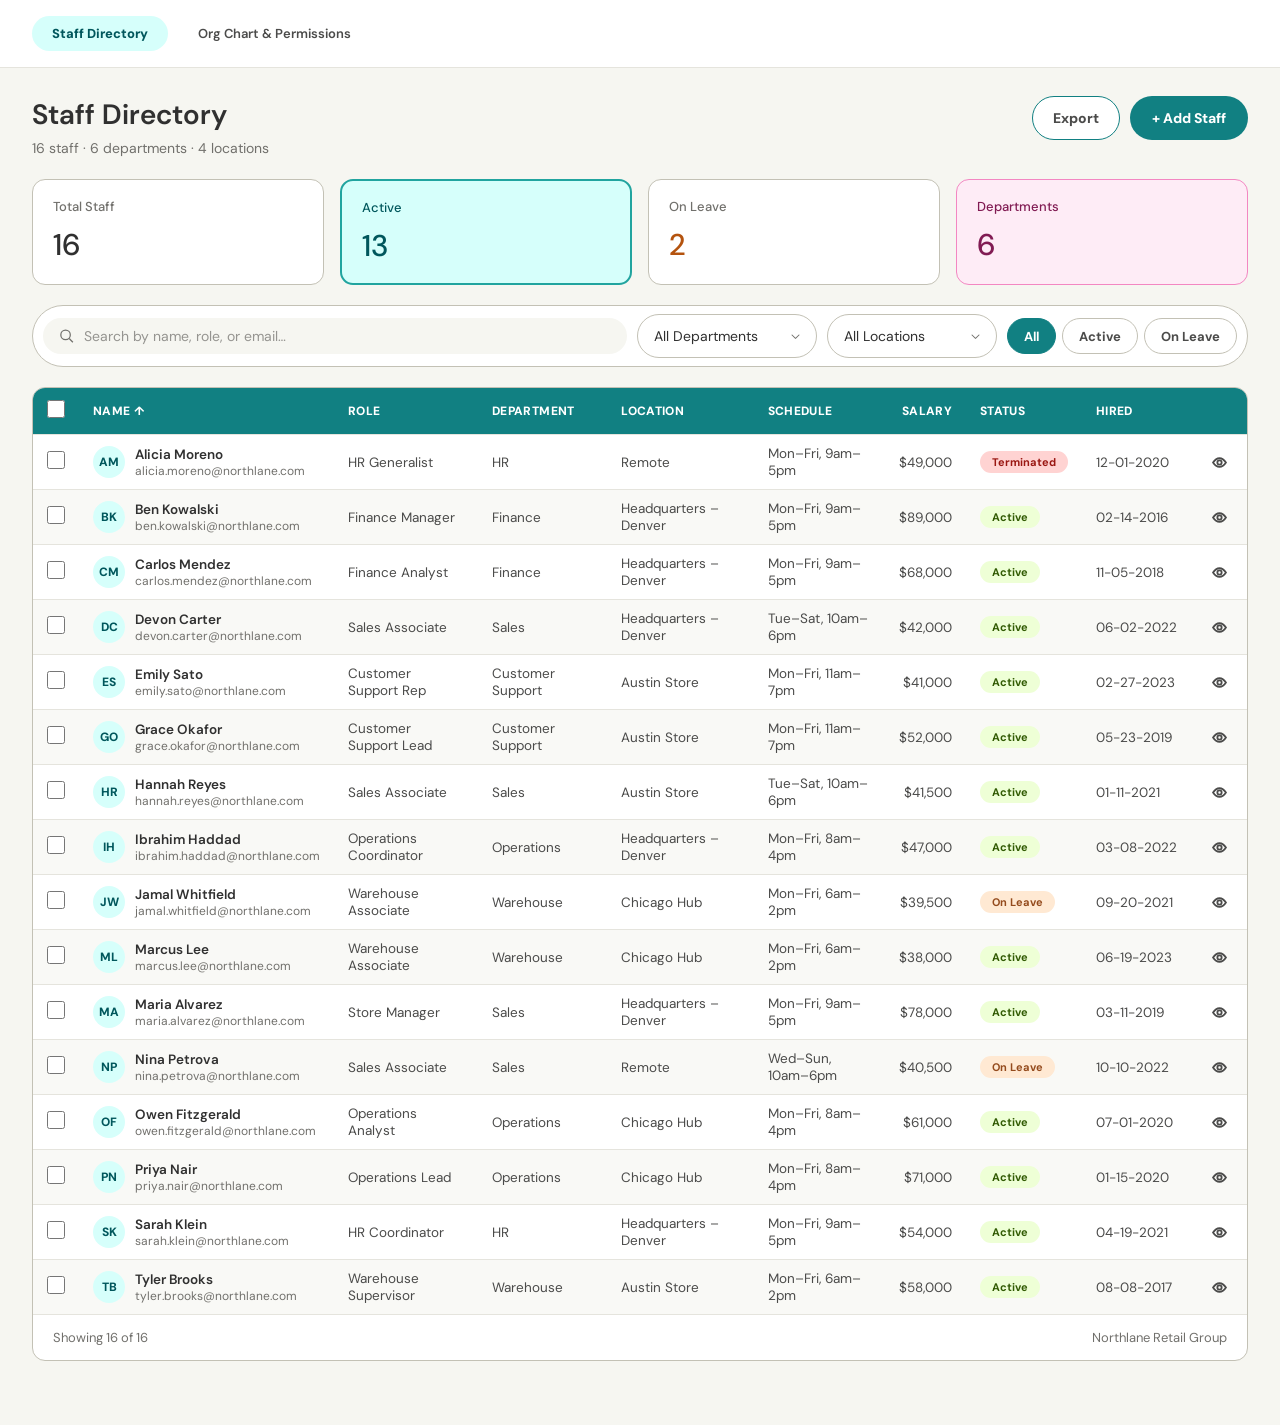
==== commit 6ce3beeb: "Implement Org Chart & Permissions page and wire up nav Recreates project/Org Chart & Permissions.dc." ====
--- a/index.html
+++ b/index.html
@@ -14,7 +14,7 @@
 
   <nav class="topnav" data-screen-label="Staff Directory">
     <span class="nav-pill nav-pill--active">Staff Directory</span>
-    <span class="nav-pill nav-pill--disabled" title="Coming soon">Org Chart &amp; Permissions</span>
+    <a href="org-chart.html" id="navOrgChart" class="nav-pill">Org Chart &amp; Permissions</a>
   </nav>
 
   <main class="main">
--- a/assets/styles.css
+++ b/assets/styles.css
@@ -391,6 +391,86 @@
 .field select { padding: 0 12px; }
 .modal__footer { display: flex; justify-content: flex-end; gap: 10px; margin-top: 24px; }
 
+/* Org Chart & Permissions page */
+.page-header-simple { margin-bottom: 22px; }
+
+.page-tabs {
+  display: flex;
+  gap: 20px;
+  border-bottom: 1px solid var(--colors-primitive-color-tokens-neutrals-bkg-300);
+  margin-bottom: 26px;
+}
+.page-tab {
+  border: none;
+  background: transparent;
+  padding: 0 0 14px;
+  font-size: 14px;
+  font-weight: 700;
+  cursor: pointer;
+  color: var(--colors-primitive-color-tokens-neutrals-bkg-600);
+  border-bottom: 2px solid transparent;
+}
+.page-tab.is-active {
+  color: var(--colors-primitive-color-tokens-teal-800);
+  border-bottom-color: var(--colors-primitive-color-tokens-teal-700);
+}
+
+.org-card {
+  background: #fff;
+  border: 1px solid var(--colors-primitive-color-tokens-neutrals-bkg-400);
+  border-radius: 16px;
+  padding: 40px 24px;
+  overflow-x: auto;
+}
+.org-tree { display: flex; flex-direction: column; align-items: center; min-width: 960px; }
+.org-node {
+  background: #fff;
+  border: 1px solid var(--colors-primitive-color-tokens-neutrals-bkg-400);
+  border-radius: 13px;
+  padding: 12px 18px;
+  min-width: 150px;
+  text-align: center;
+  box-shadow: 0 2px 4px rgba(0,0,0,0.06);
+}
+.org-node--brand {
+  background: var(--colors-primitive-color-tokens-teal-700);
+  color: #fff;
+  border: none;
+  border-radius: 13px;
+  padding: 14px 24px;
+  min-width: 180px;
+  box-shadow: none;
+}
+.org-node__name { font-weight: 700; font-size: 14px; }
+.org-node--brand .org-node__name { font-size: 14px; }
+.org-node__title { font-size: 11.5px; color: var(--colors-primitive-color-tokens-neutrals-bkg-600); }
+.org-node__title--brand { font-size: 12px; opacity: .85; color: #fff; }
+.org-connector { background: var(--colors-primitive-color-tokens-neutrals-bkg-400); }
+.org-connector--v { width: 2px; height: 28px; }
+.org-connector--h { width: 70%; height: 2px; }
+.org-row { display: flex; justify-content: space-between; width: 70%; }
+.org-branch { display: flex; flex-direction: column; align-items: center; }
+.org-branch .org-connector--v { height: 24px; }
+.org-branch .org-connector--v.short { height: 20px; }
+.org-team-count {
+  background: var(--colors-primitive-color-tokens-neutrals-bkg-100);
+  border: 1px dashed var(--colors-primitive-color-tokens-neutrals-bkg-400);
+  border-radius: 13px;
+  padding: 8px 16px;
+  font-size: 11.5px;
+  font-weight: 600;
+  color: var(--colors-primitive-color-tokens-neutrals-bkg-600);
+  white-space: nowrap;
+}
+
+.perm-table th { text-align: center; padding: 14px 10px; font-size: 11px; }
+.perm-table th.perm-role-col { text-align: left; padding: 14px 16px; min-width: 180px; }
+.perm-table td { padding: 14px 16px; }
+.perm-table td.perm-cell { padding: 14px 10px; text-align: center; }
+.perm-role-name { font-weight: 700; color: var(--colors-primitive-color-tokens-neutrals-bkg-800); }
+.perm-role-count { font-size: 11.5px; color: var(--colors-primitive-color-tokens-neutrals-bkg-600); }
+.table-footer--note { display: block; padding: 16px 20px; font-size: 12.5px; }
+
 @media (max-width: 900px) {
   .stat-grid { grid-template-columns: repeat(2, 1fr); }
   .main { padding: 20px 16px 48px; }
